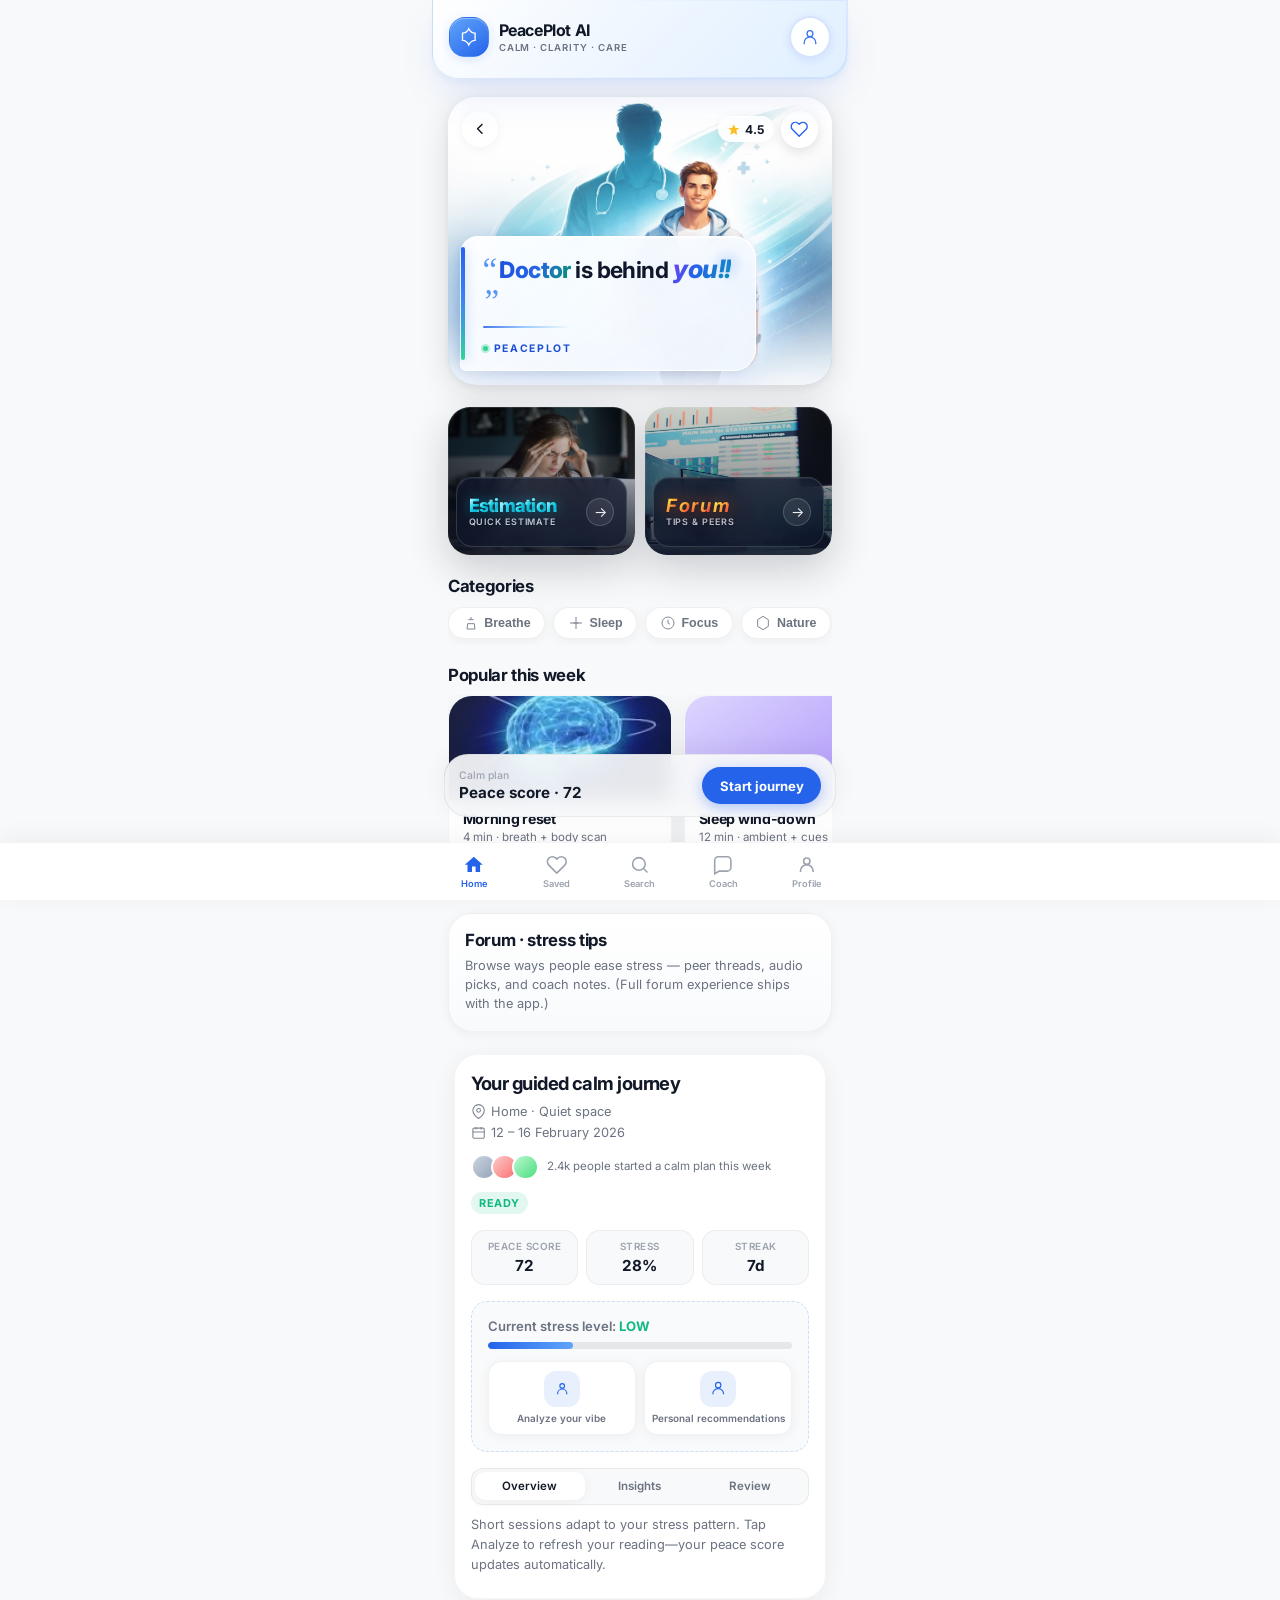
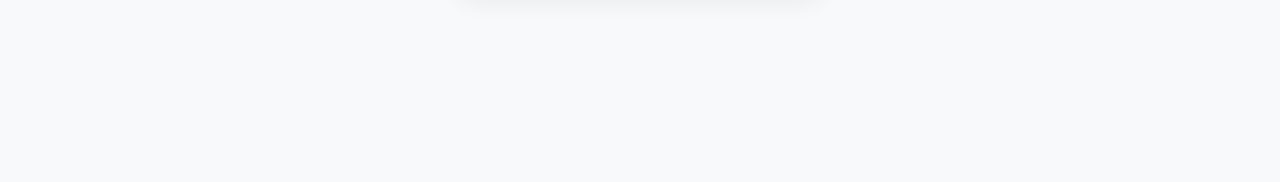
==== blue-white/index.html @ 56003961 "Initial commit: PeacePlot design (blue-white landing + auth, purple variant) Made-with: Cursor" ====
<!DOCTYPE html>
<html lang="en">
<head>
  <meta charset="UTF-8" />
  <meta name="viewport" content="width=device-width, initial-scale=1, viewport-fit=cover" />
  <meta name="color-scheme" content="light" />
  <meta name="theme-color" content="#F8F9FA" />
  <title>PeacePlot</title>
  <link rel="preconnect" href="https://fonts.googleapis.com" />
  <link rel="preconnect" href="https://fonts.gstatic.com" crossorigin />
  <link href="https://fonts.googleapis.com/css2?family=Inter:wght@400;500;600;700&display=swap" rel="stylesheet" />
  <style>
    :root {
      --bg: #f8f9fa;
      --surface: #ffffff;
      --ink: #111827;
      --muted: #6b7280;
      --muted2: #9ca3af;
      --primary: #2563eb;
      --primary-hover: #1d4ed8;
      --primary-soft: rgba(37, 99, 235, 0.1);
      --success: #10b981;
      --success-bg: rgba(16, 185, 129, 0.12);
      --star: #fbbf24;
      --shadow: 0 4px 24px rgba(17, 24, 39, 0.06);
      --shadow-sm: 0 2px 12px rgba(17, 24, 39, 0.05);
      --radius: 24px;
      --radius-lg: 28px;
      --nav-h: 5.25rem;
      --safe-bottom: env(safe-area-inset-bottom, 0px);
      font-family: Inter, system-ui, -apple-system, sans-serif;
    }

    *, *::before, *::after { box-sizing: border-box; }

    body {
      margin: 0;
      min-height: 100dvh;
      color: var(--ink);
      background: var(--bg);
      -webkit-font-smoothing: antialiased;
    }

    .shell {
      max-width: 26rem;
      margin: 0 auto;
      padding: 0.85rem 1rem calc(var(--nav-h) + var(--safe-bottom) + 1rem);
    }

    /* Site header (PeacePlot AI + profile menu) */
    .site-header {
      display: flex;
      align-items: center;
      justify-content: space-between;
      gap: 0.75rem;
      margin-bottom: 0;
    }

    .brand-lockup {
      display: flex;
      align-items: center;
      gap: 0.6rem;
      min-width: 0;
      text-decoration: none;
      color: inherit;
    }

    .brand-logo {
      width: 2.5rem;
      height: 2.5rem;
      flex-shrink: 0;
      border-radius: 16px;
      background: linear-gradient(145deg, #60a5fa 0%, var(--primary) 100%);
      border: 1px solid rgba(37, 99, 235, 0.22);
      display: flex;
      align-items: center;
      justify-content: center;
      box-shadow:
        0 2px 10px rgba(37, 99, 235, 0.18),
        inset 0 1px 0 rgba(255, 255, 255, 0.35);
    }

    .brand-logo svg {
      width: 1.35rem;
      height: 1.35rem;
      color: #fff;
    }

    .brand-text { min-width: 0; }

    .brand-text strong {
      display: block;
      font-size: 1rem;
      font-weight: 700;
      letter-spacing: -0.025em;
      line-height: 1.2;
      color: var(--ink);
    }

    .brand-text small {
      display: block;
      font-size: 0.6rem;
      font-weight: 600;
      text-transform: uppercase;
      letter-spacing: 0.1em;
      color: var(--muted);
      margin-top: 0.08rem;
    }

    .profile-wrap {
      position: relative;
      flex-shrink: 0;
    }

    .profile-trigger {
      width: 2.65rem;
      height: 2.65rem;
      padding: 0;
      border: 2px solid rgba(37, 99, 235, 0.2);
      border-radius: 50%;
      cursor: pointer;
      background: linear-gradient(180deg, #fff 0%, #f0f7ff 100%);
      overflow: hidden;
      box-shadow: 0 2px 10px rgba(37, 99, 235, 0.12);
    }

    .profile-trigger img {
      width: 100%;
      height: 100%;
      object-fit: cover;
      display: block;
    }

    .profile-trigger .avatar-fallback {
      width: 100%;
      height: 100%;
      display: flex;
      align-items: center;
      justify-content: center;
      color: var(--primary);
    }

    .profile-trigger .avatar-fallback svg {
      width: 52%;
      height: 52%;
      opacity: 0.92;
    }

    .profile-trigger .avatar-letter {
      font-size: 0.9rem;
      font-weight: 700;
      color: var(--primary);
    }

    .profile-trigger[aria-expanded="true"] {
      border-color: var(--primary);
      box-shadow: 0 0 0 3px rgba(37, 99, 235, 0.18);
    }

    .profile-dropdown {
      position: absolute;
      top: calc(100% + 0.45rem);
      right: 0;
      min-width: 13.75rem;
      padding: 0.45rem;
      border-radius: 18px;
      background: rgba(255, 255, 255, 0.97);
      backdrop-filter: blur(20px) saturate(140%);
      -webkit-backdrop-filter: blur(20px) saturate(140%);
      border: 1px solid rgba(37, 99, 235, 0.12);
      box-shadow:
        var(--shadow),
        0 16px 40px rgba(17, 24, 39, 0.1);
      opacity: 0;
      visibility: hidden;
      transform: translateY(-6px);
      transition: opacity 0.2s ease, transform 0.2s ease, visibility 0.2s;
      z-index: 111;
    }

    .profile-dropdown.open {
      opacity: 1;
      visibility: visible;
      transform: translateY(0);
    }

    .profile-dropdown__top {
      padding: 0.35rem 0.4rem 0.65rem;
      margin-bottom: 0.2rem;
      border-bottom: 1px solid #e5e7eb;
    }

    .profile-dropdown__signin {
      display: flex;
      align-items: center;
      justify-content: center;
      width: 100%;
      padding: 0.62rem 1rem;
      border: none;
      border-radius: 999px;
      background: var(--primary);
      color: #fff !important;
      font: inherit;
      font-size: 0.84rem;
      font-weight: 700;
      cursor: pointer;
      box-shadow: 0 4px 14px rgba(37, 99, 235, 0.3);
    }

    .profile-dropdown__signin:hover {
      background: var(--primary-hover);
      color: #fff !important;
    }

    .profile-dropdown__signin:focus-visible {
      outline: 2px solid var(--primary);
      outline-offset: 2px;
    }

    .profile-dropdown__top--name {
      border-bottom: 1px solid #e5e7eb;
      padding: 0.5rem 0.5rem 0.7rem;
      margin-bottom: 0.2rem;
    }

    .profile-dropdown__top--name strong {
      display: block;
      font-size: 0.95rem;
      font-weight: 700;
      color: var(--ink);
      letter-spacing: -0.02em;
      line-height: 1.25;
    }

    .profile-dropdown__signout {
      margin-top: 0.15rem;
      padding-top: 0.35rem;
      border-top: 1px solid #e5e7eb;
    }

    .profile-dropdown__signout button {
      color: var(--muted);
    }

    .profile-dropdown__watermark {
      margin: 0.35rem 0.25rem 0.15rem;
      padding: 0;
      font-size: 0.62rem;
      font-weight: 600;
      letter-spacing: 0.12em;
      text-transform: uppercase;
      color: var(--muted2);
      text-align: right;
    }

    .profile-dropdown button:not(.profile-dropdown__signin),
    .profile-dropdown a {
      display: flex;
      align-items: center;
      gap: 0.5rem;
      width: 100%;
      padding: 0.55rem 0.65rem;
      border: none;
      border-radius: 10px;
      background: transparent;
      color: var(--muted);
      font: inherit;
      font-size: 0.82rem;
      font-weight: 500;
      text-align: left;
      text-decoration: none;
      cursor: pointer;
    }

    .profile-dropdown button:not(.profile-dropdown__signin):hover,
    .profile-dropdown a:hover {
      background: var(--primary-soft);
      color: var(--ink);
    }

    .profile-dropdown__signout button:not(.profile-dropdown__signin):hover {
      color: #b91c1c;
      background: rgba(185, 28, 28, 0.06);
    }

    .profile-dropdown svg {
      width: 1.1rem;
      height: 1.1rem;
      flex-shrink: 0;
      opacity: 0.85;
    }

    .menu-backdrop {
      position: fixed;
      inset: 0;
      z-index: 100;
      background: transparent;
      display: none;
    }

    .menu-backdrop.on {
      display: block;
    }

    .icon-btn {
      width: 2.5rem;
      height: 2.5rem;
      border: none;
      border-radius: 50%;
      background: var(--surface);
      box-shadow: var(--shadow-sm);
      display: flex;
      align-items: center;
      justify-content: center;
      cursor: pointer;
      color: var(--ink);
      flex-shrink: 0;
    }

    .icon-btn svg { width: 1.25rem; height: 1.25rem; }

    /* Highlighted header strip */
    .header-slab {
      margin: -0.85rem -1rem 1.15rem;
      padding: 1rem 1rem 1.2rem;
      background: linear-gradient(135deg, #ffffff 0%, #f0f7ff 42%, #e0efff 100%);
      border-radius: 0 0 26px 26px;
      border: 1px solid rgba(37, 99, 235, 0.14);
      border-top: none;
      box-shadow:
        0 4px 6px rgba(37, 99, 235, 0.04),
        0 18px 40px -8px rgba(37, 99, 235, 0.14);
      position: relative;
      z-index: 110;
    }

    .header-slab::before {
      content: "";
      position: absolute;
      inset: 0;
      border-radius: inherit;
      padding: 1px;
      background: linear-gradient(135deg, rgba(255, 255, 255, 0.9), rgba(59, 130, 246, 0.15));
      -webkit-mask: linear-gradient(#fff 0 0) content-box, linear-gradient(#fff 0 0);
      mask: linear-gradient(#fff 0 0) content-box, linear-gradient(#fff 0 0);
      -webkit-mask-composite: xor;
      mask-composite: exclude;
      pointer-events: none;
      opacity: 0.85;
    }

    .header-slab .site-header {
      margin-bottom: 0;
      position: relative;
      z-index: 1;
    }

    .header-slab .brand-logo {
      box-shadow:
        0 2px 8px rgba(37, 99, 235, 0.2),
        0 0 0 3px rgba(255, 255, 255, 0.95),
        inset 0 1px 0 rgba(255, 255, 255, 0.35);
    }

    .header-slab .profile-trigger {
      background: rgba(255, 255, 255, 0.95);
      border-color: rgba(37, 99, 235, 0.18);
      box-shadow:
        0 2px 8px rgba(37, 99, 235, 0.12),
        0 0 0 1px rgba(255, 255, 255, 0.8) inset;
    }

    /* Hero reference image + motto */
    .hero-motto {
      position: relative;
      border-radius: var(--radius-lg);
      overflow: hidden;
      aspect-ratio: 4 / 3;
      margin: 0 0 1.35rem;
      box-shadow:
        0 8px 32px rgba(17, 24, 39, 0.12),
        0 2px 8px rgba(17, 24, 39, 0.06);
    }

    .hero-motto__bg {
      width: 100%;
      height: 100%;
      object-fit: cover;
      object-position: 48% 28%;
      display: block;
    }

    .hero-motto__gradient {
      position: absolute;
      inset: 0;
      background:
        linear-gradient(
          to top,
          rgba(248, 250, 252, 0.97) 0%,
          rgba(248, 250, 252, 0.55) 22%,
          rgba(255, 255, 255, 0.15) 48%,
          transparent 62%
        ),
        linear-gradient(
          135deg,
          rgba(255, 255, 255, 0.45) 0%,
          rgba(255, 255, 255, 0.06) 38%,
          transparent 55%
        );
      pointer-events: none;
    }

    .hero-motto__top {
      position: absolute;
      top: 0.85rem;
      left: 0.85rem;
      right: 0.85rem;
      display: flex;
      justify-content: space-between;
      align-items: flex-start;
      pointer-events: none;
      z-index: 2;
    }

    .hero-motto__top .pill-dark {
      pointer-events: auto;
    }

    .hero-motto__heart {
      width: 2.35rem;
      height: 2.35rem;
      border-radius: 50%;
      background: rgba(255, 255, 255, 0.92);
      border: none;
      display: flex;
      align-items: center;
      justify-content: center;
      cursor: pointer;
      box-shadow: 0 4px 14px rgba(0, 0, 0, 0.12);
      color: var(--primary);
      pointer-events: auto;
    }

    .hero-motto__heart svg {
      width: 1.15rem;
      height: 1.15rem;
    }

    .hero-motto__text-wrap {
      position: absolute;
      left: 0.75rem;
      right: auto;
      bottom: 0.85rem;
      top: auto;
      z-index: 2;
      max-width: min(18.5rem, 92%);
      display: flex;
      flex-direction: column;
      align-items: flex-start;
      justify-content: flex-end;
      text-align: left;
      pointer-events: none;
    }

    .hero-motto__glass {
      position: relative;
      display: inline-block;
      max-width: 100%;
      padding: 0.95rem 1.15rem 0.95rem 1.35rem;
      border-radius: 18px 22px 22px 6px;
      background: linear-gradient(145deg, rgba(255, 255, 255, 0.97) 0%, rgba(239, 246, 255, 0.92) 100%);
      backdrop-filter: blur(14px) saturate(160%);
      -webkit-backdrop-filter: blur(14px) saturate(160%);
      border: 1px solid rgba(255, 255, 255, 0.98);
      box-shadow:
        0 10px 36px rgba(37, 99, 235, 0.14),
        0 2px 12px rgba(15, 23, 42, 0.07),
        inset 0 1px 0 rgba(255, 255, 255, 0.9);
    }

    .hero-motto__glass::before {
      content: "";
      position: absolute;
      left: 0;
      top: 0.65rem;
      bottom: 0.65rem;
      width: 4px;
      border-radius: 4px;
      background: linear-gradient(180deg, #2563eb 0%, #3b82f6 45%, #34d399 100%);
      box-shadow: 0 0 12px rgba(37, 99, 235, 0.35);
    }

    .hero-motto__glass::after {
      content: "";
      position: absolute;
      right: 0.65rem;
      top: 0.65rem;
      width: 2.25rem;
      height: 2.25rem;
      border-radius: 50%;
      background: radial-gradient(circle, rgba(59, 130, 246, 0.18) 0%, transparent 70%);
      pointer-events: none;
    }

    .hero-motto__motto {
      margin: 0;
      font-size: clamp(1.08rem, 3.9vw, 1.42rem);
      font-weight: 700;
      line-height: 1.35;
      letter-spacing: -0.025em;
      color: #0f172a;
    }

    .hero-motto__motto .hero-motto__q {
      font-family: Georgia, "Times New Roman", serif;
      font-size: 1.45em;
      line-height: 0;
      font-weight: 400;
      color: #3b82f6;
      opacity: 0.85;
      vertical-align: -0.08em;
    }

    .hero-motto__motto .hero-motto__q--open {
      margin-right: 0.08em;
    }

    .hero-motto__motto .hero-motto__q--close {
      margin-left: 0.06em;
    }

    .hero-motto__motto strong {
      font-weight: 800;
      background: linear-gradient(120deg, #1d4ed8 0%, #2563eb 50%, #059669 100%);
      -webkit-background-clip: text;
      background-clip: text;
      -webkit-text-fill-color: transparent;
      color: transparent;
    }

    .hero-motto__you {
      font-weight: 800;
      font-style: italic;
      font-size: 1.12em;
      letter-spacing: -0.02em;
      background: linear-gradient(115deg, #7c3aed 0%, #2563eb 42%, #0891b2 100%);
      -webkit-background-clip: text;
      background-clip: text;
      -webkit-text-fill-color: transparent;
      color: transparent;
      text-shadow: none;
      padding: 0 0.02em;
    }

    .hero-motto__rule {
      height: 2px;
      margin: 0.55rem 0 0.45rem;
      max-width: 5.5rem;
      border-radius: 2px;
      background: linear-gradient(90deg, #2563eb, #93c5fd, transparent);
      opacity: 0.85;
    }

    .hero-motto__accent {
      display: inline-flex;
      align-items: center;
      gap: 0.35rem;
      margin-top: 0;
      font-size: 0.65rem;
      font-weight: 700;
      letter-spacing: 0.16em;
      text-transform: uppercase;
      color: #1d4ed8;
    }

    .hero-motto__accent::before {
      content: "";
      width: 0.35rem;
      height: 0.35rem;
      border-radius: 50%;
      background: #34d399;
      box-shadow: 0 0 0 2px rgba(52, 211, 153, 0.35);
    }

    .hero-motto__pills {
      display: flex;
      align-items: center;
      gap: 0.45rem;
    }

    /* Primary actions — identical chrome; only background photo differs */
    .hero-actions {
      display: grid;
      grid-template-columns: 1fr 1fr;
      gap: 0.65rem;
      align-items: stretch;
      margin: 0 0 1.35rem;
    }

    .hero-action {
      --tile-radius: 22px;
      --hero-fg: #fff;
      position: relative;
      display: flex;
      flex-direction: column;
      justify-content: flex-end;
      align-items: stretch;
      padding: 0.5rem;
      min-height: clamp(7.75rem, 30vw, 9.25rem);
      height: 100%;
      border: none;
      border-radius: var(--tile-radius);
      cursor: pointer;
      text-align: left;
      font: inherit;
      overflow: hidden;
      color: var(--hero-fg);
      background-size: cover;
      background-position: center center;
      background-repeat: no-repeat;
      box-shadow:
        0 14px 40px rgba(15, 23, 42, 0.2),
        0 0 0 1px rgba(255, 255, 255, 0.14) inset;
      transition: transform 0.2s ease, box-shadow 0.2s ease;
    }

    /* Same read legibility scrim on both tiles */
    .hero-action::before {
      content: "";
      position: absolute;
      inset: 0;
      border-radius: inherit;
      pointer-events: none;
      background: linear-gradient(
        to top,
        rgba(15, 23, 42, 0.88) 0%,
        rgba(15, 23, 42, 0.35) 52%,
        rgba(15, 23, 42, 0.12) 100%
      );
      z-index: 0;
    }

    .hero-action::after {
      content: "";
      position: absolute;
      inset: 0;
      border-radius: inherit;
      pointer-events: none;
      opacity: 0;
      transition: opacity 0.2s ease;
      background: radial-gradient(100% 70% at 50% 0%, rgba(255, 255, 255, 0.18) 0%, transparent 55%);
      z-index: 0;
    }

    .hero-action:hover {
      transform: translateY(-2px);
      box-shadow:
        0 20px 48px rgba(15, 23, 42, 0.26),
        0 0 0 1px rgba(255, 255, 255, 0.2) inset;
    }

    .hero-action:hover::after {
      opacity: 1;
    }

    .hero-action:active {
      transform: translateY(0) scale(0.99);
    }

    .hero-action:focus-visible {
      outline: 2px solid var(--primary);
      outline-offset: 3px;
    }

    /* Estimate stress — bundled hero art */
    .hero-action--stress {
      background-color: #1e293b;
      background-image: url("assets/hero-cta-stress.png");
      background-position: center 38%;
    }

    /* Forum & tips — analytics / data hub art */
    .hero-action--forum {
      background-color: #0f172a;
      background-image: url("assets/hero-cta-forum.png");
      background-position: center 42%;
    }

    .hero-action__glass {
      position: relative;
      z-index: 1;
      display: flex;
      flex-direction: row;
      align-items: center;
      justify-content: space-between;
      gap: 0.55rem;
      box-sizing: border-box;
      height: 4.35rem;
      min-height: 4.35rem;
      max-height: 4.35rem;
      padding: 0.56rem 0.72rem 0.58rem;
      border-radius: 16px;
      /* Neutral frosted panel — matches dark scrim on photos, not a separate “highlight” */
      background: rgba(15, 23, 42, 0.78);
      backdrop-filter: blur(12px) saturate(115%);
      -webkit-backdrop-filter: blur(12px) saturate(115%);
      border: 1px solid rgba(255, 255, 255, 0.14);
      box-shadow:
        0 4px 20px rgba(0, 0, 0, 0.18),
        inset 0 1px 0 rgba(255, 255, 255, 0.06);
    }

    .hero-action__titlestack {
      flex: 1;
      min-width: 0;
      display: flex;
      flex-direction: column;
      align-items: flex-start;
      justify-content: center;
      gap: 0.12rem;
      text-align: left;
      min-height: 0;
    }

    .hero-action__word {
      margin: 0;
      line-height: 1.05;
      white-space: nowrap;
    }

    .hero-action__letter {
      display: inline-block;
      font-size: 1.14rem;
      font-weight: 800;
      line-height: 1;
      -webkit-font-smoothing: antialiased;
      backface-visibility: hidden;
    }

    /* Water — Estimation: gradient sweep (linear = smooth loop) + separate float (eased) */
    .hero-action--stress .hero-action__letter {
      letter-spacing: -0.02em;
      margin-right: -0.02em;
      background-image: linear-gradient(
        125deg,
        #ecfeff 0%,
        #a5f3fc 12%,
        #22d3ee 28%,
        #06b6d4 42%,
        #67e8f9 58%,
        #22d3ee 72%,
        #cffafe 88%,
        #f0fdfa 100%
      );
      background-size: 280% 100%;
      background-clip: text;
      -webkit-background-clip: text;
      color: transparent;
      -webkit-text-fill-color: transparent;
      animation:
        hero-water-bg 5.2s linear infinite,
        hero-water-float 3.1s cubic-bezier(0.37, 0, 0.63, 1) infinite;
      filter: drop-shadow(0 0 6px rgba(34, 211, 238, 0.45)) drop-shadow(0 1px 2px rgba(0, 0, 0, 0.4));
    }

    @keyframes hero-water-bg {
      0%,
      100% {
        background-position: 0% 50%;
      }
      50% {
        background-position: 100% 50%;
      }
    }

    @keyframes hero-water-float {
      0%,
      100% {
        transform: translate3d(0, 0, 0);
      }
      50% {
        transform: translate3d(0, -1.5px, 0);
      }
    }

    .hero-action--stress .hero-action__letter:nth-child(1) { animation-delay: 0s; }
    .hero-action--stress .hero-action__letter:nth-child(2) { animation-delay: 0.06s; }
    .hero-action--stress .hero-action__letter:nth-child(3) { animation-delay: 0.12s; }
    .hero-action--stress .hero-action__letter:nth-child(4) { animation-delay: 0.18s; }
    .hero-action--stress .hero-action__letter:nth-child(5) { animation-delay: 0.24s; }
    .hero-action--stress .hero-action__letter:nth-child(6) { animation-delay: 0.3s; }
    .hero-action--stress .hero-action__letter:nth-child(7) { animation-delay: 0.36s; }
    .hero-action--stress .hero-action__letter:nth-child(8) { animation-delay: 0.42s; }
    .hero-action--stress .hero-action__letter:nth-child(9) { animation-delay: 0.48s; }
    .hero-action--stress .hero-action__letter:nth-child(10) { animation-delay: 0.54s; }

    /* Fire — Forum: separate sweep + float/scale so easing doesn’t fight the shimmer */
    .hero-action--forum .hero-action__letter {
      font-style: italic;
      font-weight: 700;
      letter-spacing: 0.06em;
      margin-right: 0.04em;
      background-image: linear-gradient(
        130deg,
        #fffbeb 0%,
        #fde047 14%,
        #fb923c 32%,
        #ef4444 48%,
        #f97316 62%,
        #fbbf24 78%,
        #fef3c7 100%
      );
      background-size: 260% 100%;
      background-clip: text;
      -webkit-background-clip: text;
      color: transparent;
      -webkit-text-fill-color: transparent;
      animation:
        hero-fire-bg 3.6s linear infinite,
        hero-fire-float 2.85s cubic-bezier(0.37, 0, 0.63, 1) infinite;
      filter:
        drop-shadow(0 0 8px rgba(251, 146, 60, 0.55))
        drop-shadow(0 0 14px rgba(239, 68, 68, 0.35))
        drop-shadow(0 1px 2px rgba(0, 0, 0, 0.45));
    }

    @keyframes hero-fire-bg {
      0%,
      100% {
        background-position: 0% 50%;
      }
      50% {
        background-position: 100% 50%;
      }
    }

    @keyframes hero-fire-float {
      0%,
      100% {
        transform: translate3d(0, 0, 0) scale(1);
      }
      50% {
        transform: translate3d(0, -1.5px, 0) scale(1.04);
      }
    }

    .hero-action--forum .hero-action__letter:nth-child(1) { animation-delay: 0s; }
    .hero-action--forum .hero-action__letter:nth-child(2) { animation-delay: 0.07s; }
    .hero-action--forum .hero-action__letter:nth-child(3) { animation-delay: 0.14s; }
    .hero-action--forum .hero-action__letter:nth-child(4) { animation-delay: 0.21s; }
    .hero-action--forum .hero-action__letter:nth-child(5) { animation-delay: 0.28s; }

    .hero-action__hint {
      margin: 0;
      font-size: 0.56rem;
      font-weight: 600;
      letter-spacing: 0.1em;
      text-transform: uppercase;
      line-height: 1.15;
      color: rgba(203, 213, 225, 0.92);
      text-shadow: 0 1px 2px rgba(0, 0, 0, 0.25);
      white-space: nowrap;
      overflow: hidden;
      text-overflow: ellipsis;
      width: 100%;
      max-width: 100%;
    }

    .hero-action__chev {
      flex-shrink: 0;
      display: flex;
      align-items: center;
      justify-content: center;
      width: 1.75rem;
      height: 1.75rem;
      border-radius: 50%;
      font-size: 0.88rem;
      line-height: 1;
      color: rgba(255, 255, 255, 0.92);
      background: rgba(255, 255, 255, 0.08);
      border: 1px solid rgba(255, 255, 255, 0.18);
      box-shadow: none;
    }

    @media (prefers-reduced-motion: reduce) {
      .hero-action,
      .hero-action::after {
        transition: none;
      }
      .hero-action:hover {
        transform: none;
      }
      .hero-action--stress .hero-action__letter,
      .hero-action--forum .hero-action__letter {
        animation: none;
        transform: none;
      }
      .hero-action--stress .hero-action__letter {
        background: none;
        color: #ecfeff;
        -webkit-text-fill-color: #ecfeff;
        filter: drop-shadow(0 1px 2px rgba(0, 0, 0, 0.4));
      }
      .hero-action--forum .hero-action__letter {
        background: none;
        color: #ffedd5;
        -webkit-text-fill-color: #ffedd5;
        filter: drop-shadow(0 1px 2px rgba(0, 0, 0, 0.4));
      }
    }

    /* Forum teaser (scroll target) */
    .forum-teaser {
      margin-bottom: 1.35rem;
      padding: 1rem 1rem 1.1rem;
      background: linear-gradient(180deg, #fff 0%, #f8fafc 100%);
      border-radius: var(--radius);
      border: 1px solid rgba(0, 0, 0, 0.05);
      box-shadow: var(--shadow-sm);
    }

    .forum-teaser .section-label {
      margin-bottom: 0.35rem;
    }

    .forum-teaser__lead {
      margin: 0.35rem 0 0;
      font-size: 0.8rem;
      line-height: 1.5;
      color: var(--muted);
    }

    #forum {
      scroll-margin-top: 0.75rem;
    }

    /* Chips */
    .section-label {
      margin: 0 0 0.65rem;
      font-size: 1.05rem;
      font-weight: 700;
      letter-spacing: -0.02em;
    }

    .chips {
      display: flex;
      gap: 0.5rem;
      overflow-x: auto;
      padding-bottom: 0.35rem;
      margin-bottom: 1.25rem;
      scrollbar-width: none;
    }

    .chips::-webkit-scrollbar { display: none; }

    .chip {
      flex: 0 0 auto;
      display: inline-flex;
      align-items: center;
      gap: 0.35rem;
      padding: 0.45rem 0.85rem;
      border-radius: 999px;
      background: var(--surface);
      border: 1px solid rgba(0, 0, 0, 0.06);
      font-size: 0.78rem;
      font-weight: 600;
      color: var(--muted);
      cursor: pointer;
      box-shadow: var(--shadow-sm);
    }

    .chip svg { width: 1rem; height: 1rem; opacity: 0.85; }

    /* Popular cards */
    .popular-scroll {
      display: flex;
      gap: 0.75rem;
      overflow-x: auto;
      padding-bottom: 0.5rem;
      margin-bottom: 1.5rem;
      scrollbar-width: none;
    }

    .popular-scroll::-webkit-scrollbar { display: none; }

    .pop-card {
      flex: 0 0 min(72%, 14rem);
      border-radius: var(--radius);
      background: var(--surface);
      overflow: hidden;
      box-shadow: var(--shadow);
      border: 1px solid rgba(0, 0, 0, 0.04);
    }

    .pop-card__img {
      height: 6.5rem;
      background: linear-gradient(145deg, #bfdbfe 0%, #93c5fd 40%, #60a5fa 100%);
      position: relative;
    }

    .pop-card__img img {
      width: 100%;
      height: 100%;
      object-fit: cover;
      opacity: 0.85;
    }

    .pop-card__body { padding: 0.65rem 0.85rem 0.85rem; }

    .pop-card__title {
      margin: 0;
      font-size: 0.88rem;
      font-weight: 700;
      letter-spacing: -0.02em;
    }

    .pop-card__sub {
      margin: 0.2rem 0 0;
      font-size: 0.72rem;
      color: var(--muted);
    }

    .pop-card__row {
      display: flex;
      align-items: center;
      justify-content: space-between;
      margin-top: 0.45rem;
    }

    .pop-card__stars {
      display: inline-flex;
      align-items: center;
      gap: 0.2rem;
      font-size: 0.72rem;
      font-weight: 600;
      color: var(--muted);
    }

    .pop-card__stars svg {
      width: 0.85rem;
      height: 0.85rem;
      color: var(--star);
      fill: var(--star);
    }

    .pop-card__tag {
      font-size: 0.75rem;
      font-weight: 700;
      color: var(--primary);
    }

    /* Hero detail */
    .hero-block { margin-bottom: 1rem; }

    .hero-visual {
      position: relative;
      border-radius: var(--radius-lg);
      overflow: hidden;
      aspect-ratio: 4 / 3;
      box-shadow: var(--shadow);
    }

    .hero-visual img {
      width: 100%;
      height: 100%;
      object-fit: cover;
      display: block;
    }

    .hero-visual__overlay {
      position: absolute;
      inset: 0;
      background: linear-gradient(to bottom, rgba(0, 0, 0, 0.15) 0%, transparent 45%);
      pointer-events: none;
    }

    .hero-visual__top {
      position: absolute;
      top: 0.75rem;
      left: 0.75rem;
      right: 0.75rem;
      display: flex;
      justify-content: space-between;
      align-items: flex-start;
      pointer-events: none;
    }

    .pill-dark {
      width: 2.25rem;
      height: 2.25rem;
      border-radius: 50%;
      background: rgba(255, 255, 255, 0.92);
      display: flex;
      align-items: center;
      justify-content: center;
      box-shadow: var(--shadow-sm);
      pointer-events: auto;
      border: none;
      cursor: pointer;
      color: var(--ink);
    }

    .pill-dark svg { width: 1.1rem; height: 1.1rem; }

    .rating-pill {
      display: inline-flex;
      align-items: center;
      gap: 0.25rem;
      padding: 0.35rem 0.6rem;
      border-radius: 999px;
      background: rgba(255, 255, 255, 0.95);
      font-size: 0.75rem;
      font-weight: 700;
      color: var(--ink);
      box-shadow: var(--shadow-sm);
    }

    .rating-pill svg {
      width: 0.85rem;
      height: 0.85rem;
      color: var(--star);
      fill: var(--star);
    }

    .overlap-card {
      position: relative;
      z-index: 2;
      margin: 0 0.35rem 0;
      padding: 1.1rem 1rem 1rem;
      background: var(--surface);
      border-radius: var(--radius);
      box-shadow: var(--shadow);
      border: 1px solid rgba(0, 0, 0, 0.04);
    }

    .overlap-card h2 {
      margin: 0;
      font-size: 1.15rem;
      font-weight: 700;
      letter-spacing: -0.03em;
      line-height: 1.25;
    }

    .meta-row {
      display: flex;
      align-items: center;
      gap: 0.35rem;
      margin-top: 0.55rem;
      font-size: 0.8rem;
      color: var(--muted);
    }

    .meta-row svg {
      width: 0.95rem;
      height: 0.95rem;
      flex-shrink: 0;
      opacity: 0.85;
    }

    .meta-row + .meta-row { margin-top: 0.35rem; }

    .social-row {
      display: flex;
      align-items: center;
      gap: 0.5rem;
      margin-top: 0.85rem;
    }

    .avatars {
      display: flex;
      padding-left: 0.35rem;
    }

    .avatars span {
      width: 1.65rem;
      height: 1.65rem;
      border-radius: 50%;
      border: 2px solid #fff;
      margin-left: -0.35rem;
      background: linear-gradient(135deg, #cbd5e1, #94a3b8);
    }

    .avatars span:nth-child(2) { background: linear-gradient(135deg, #fecaca, #f87171); }
    .avatars span:nth-child(3) { background: linear-gradient(135deg, #bbf7d0, #4ade80); }

    .social-row p {
      margin: 0;
      font-size: 0.72rem;
      color: var(--muted);
      line-height: 1.35;
    }

    .badge-row {
      display: flex;
      align-items: center;
      gap: 0.5rem;
      margin-top: 0.75rem;
      flex-wrap: wrap;
    }

    .badge-green {
      display: inline-block;
      padding: 0.25rem 0.55rem;
      border-radius: 999px;
      font-size: 0.68rem;
      font-weight: 700;
      text-transform: uppercase;
      letter-spacing: 0.04em;
      background: var(--success-bg);
      color: var(--success);
    }

    /* Stats */
    .stats-grid {
      display: grid;
      grid-template-columns: repeat(3, 1fr);
      gap: 0.5rem;
      margin-top: 1rem;
    }

    .stat-cell {
      background: var(--bg);
      border-radius: 14px;
      padding: 0.55rem 0.45rem;
      text-align: center;
      border: 1px solid rgba(0, 0, 0, 0.05);
    }

    .stat-cell__label {
      font-size: 0.62rem;
      font-weight: 600;
      color: var(--muted2);
      text-transform: uppercase;
      letter-spacing: 0.05em;
    }

    .stat-cell__val {
      margin-top: 0.25rem;
      font-size: 0.95rem;
      font-weight: 700;
      color: var(--ink);
    }

    /* Stress card */
    .stress-card {
      margin-top: 1rem;
      padding: 1rem;
      background: #f9fafb;
      border-radius: 16px;
      border: 1px dashed rgba(37, 99, 235, 0.2);
    }

    .stress-card p {
      margin: 0 0 0.55rem;
      font-size: 0.82rem;
      font-weight: 600;
      color: var(--muted);
    }

    .stress-label { font-weight: 700; }

    .stress-label.lvl-low { color: var(--success); }
    .stress-label.lvl-med { color: #d97706; }
    .stress-label.lvl-high { color: #dc2626; }

    .bar-bg {
      height: 0.4rem;
      border-radius: 999px;
      background: #e5e7eb;
      overflow: hidden;
    }

    .bar-fill {
      height: 100%;
      width: 0%;
      border-radius: inherit;
      background: linear-gradient(90deg, var(--primary), #60a5fa);
      transition: width 0.75s cubic-bezier(0.22, 1, 0.36, 1);
    }

    @media (prefers-reduced-motion: reduce) {
      .bar-fill { transition: none; }
      .profile-dropdown { transition: none; }
    }

    .feature-row {
      display: grid;
      grid-template-columns: 1fr 1fr;
      gap: 0.5rem;
      margin-top: 0.75rem;
    }

    .feature-btn {
      display: flex;
      flex-direction: column;
      align-items: center;
      gap: 0.35rem;
      padding: 0.55rem 0.35rem;
      border: none;
      border-radius: 14px;
      background: var(--surface);
      cursor: pointer;
      font: inherit;
      color: var(--ink);
      box-shadow: var(--shadow-sm);
      border: 1px solid rgba(0, 0, 0, 0.05);
    }

    .feature-btn:active { transform: scale(0.98); }

    .feature-btn .ico {
      width: 2.25rem;
      height: 2.25rem;
      border-radius: 12px;
      background: var(--primary-soft);
      display: flex;
      align-items: center;
      justify-content: center;
      color: var(--primary);
    }

    .feature-btn .ico svg { width: 1.15rem; height: 1.15rem; }

    .feature-btn .cap {
      font-size: 0.62rem;
      font-weight: 600;
      color: var(--muted);
      text-align: center;
      line-height: 1.3;
    }

    /* Segmented tabs */
    .segmented {
      display: flex;
      margin: 1rem 0 0.65rem;
      padding: 0.2rem;
      background: var(--bg);
      border-radius: 12px;
      border: 1px solid rgba(0, 0, 0, 0.06);
    }

    .segmented button {
      flex: 1;
      border: none;
      padding: 0.45rem 0.35rem;
      border-radius: 10px;
      font-size: 0.72rem;
      font-weight: 600;
      color: var(--muted);
      background: transparent;
      cursor: pointer;
      font-family: inherit;
    }

    .segmented button[aria-selected="true"] {
      background: var(--surface);
      color: var(--ink);
      box-shadow: var(--shadow-sm);
    }

    .tab-panel {
      display: none;
      font-size: 0.8rem;
      line-height: 1.55;
      color: var(--muted);
    }

    .tab-panel[aria-hidden="false"] { display: block; }

    .tab-panel p { margin: 0 0 0.5rem; }

    /* Sticky CTA */
    .cta-sticky {
      position: sticky;
      bottom: calc(var(--nav-h) + var(--safe-bottom) - 1px);
      z-index: 15;
      display: flex;
      align-items: center;
      justify-content: space-between;
      gap: 0.75rem;
      margin: 1.25rem -0.25rem 0;
      padding: 0.75rem 0.85rem;
      background: rgba(248, 249, 250, 0.92);
      backdrop-filter: blur(10px);
      -webkit-backdrop-filter: blur(10px);
      border-radius: var(--radius);
      border: 1px solid rgba(0, 0, 0, 0.06);
      box-shadow: 0 -4px 24px rgba(17, 24, 39, 0.06);
    }

    .cta-sticky__left small {
      display: block;
      font-size: 0.65rem;
      color: var(--muted2);
      font-weight: 500;
    }

    .cta-sticky__left strong {
      font-size: 0.95rem;
      font-weight: 700;
      color: var(--ink);
    }

    .btn-primary {
      flex-shrink: 0;
      padding: 0.65rem 1.1rem;
      border: none;
      border-radius: 999px;
      background: var(--primary);
      color: #fff;
      font-size: 0.82rem;
      font-weight: 700;
      cursor: pointer;
      font-family: inherit;
      box-shadow: 0 4px 14px rgba(37, 99, 235, 0.35);
    }

    .btn-primary:hover { background: var(--primary-hover); }

    .btn-primary:focus-visible {
      outline: 2px solid var(--primary);
      outline-offset: 2px;
    }

    /* Bottom nav */
    .tabbar {
      position: fixed;
      left: 0;
      right: 0;
      bottom: 0;
      z-index: 40;
      background: var(--surface);
      border-top: 1px solid #f3f4f6;
      padding: 0.35rem 0.25rem calc(0.35rem + var(--safe-bottom));
      box-shadow: 0 -4px 24px rgba(17, 24, 39, 0.05);
    }

    .tabbar-inner {
      max-width: 26rem;
      margin: 0 auto;
      display: grid;
      grid-template-columns: repeat(5, 1fr);
      align-items: end;
      justify-items: center;
    }

    .tabbar a {
      display: flex;
      flex-direction: column;
      align-items: center;
      gap: 0.15rem;
      padding: 0.35rem 0.25rem;
      text-decoration: none;
      color: var(--muted2);
      font-size: 0.58rem;
      font-weight: 600;
      width: 100%;
      text-align: center;
    }

    .tabbar a svg {
      width: 1.35rem;
      height: 1.35rem;
    }

    .tabbar a[aria-current="page"] {
      color: var(--primary);
    }

    #nav-home svg.ico-home-fill,
    #nav-home svg.ico-home-line { display: none; }

    #nav-home[aria-current="page"] svg.ico-home-fill { display: block; }
    #nav-home:not([aria-current="page"]) svg.ico-home-line { display: block; }

    .toast {
      position: fixed;
      left: 50%;
      bottom: calc(var(--nav-h) + var(--safe-bottom) + 0.35rem);
      transform: translateX(-50%) translateY(150%);
      z-index: 125;
      padding: 0.6rem 1rem;
      border-radius: 999px;
      font-size: 0.78rem;
      font-weight: 500;
      color: var(--ink);
      background: var(--surface);
      border: 1px solid #e5e7eb;
      box-shadow: var(--shadow);
      opacity: 0;
      pointer-events: none;
      transition: transform 0.35s ease, opacity 0.35s ease;
      max-width: min(92vw, 20rem);
      text-align: center;
    }

    .toast.visible {
      transform: translateX(-50%) translateY(0);
      opacity: 1;
    }
  </style>
</head>
<body>
  <div class="menu-backdrop" id="menu-backdrop" aria-hidden="true"></div>
  <div class="shell">
    <div class="header-slab">
      <header class="site-header">
        <a href="#" class="brand-lockup" id="brand-home">
          <div class="brand-logo" aria-hidden="true">
            <svg viewBox="0 0 24 24" fill="none" stroke="currentColor" stroke-width="1.5" stroke-linecap="round">
              <path d="M12 3c-1.5 3-4 5-7 5v8c3 0 5.5 2 7 5 1.5-3 4-5 7-5V8c-3 0-5.5-2-7-5z" />
            </svg>
          </div>
          <div class="brand-text">
            <strong>PeacePlot AI</strong>
            <small>Calm · clarity · care</small>
          </div>
        </a>

        <div class="profile-wrap">
          <button type="button" class="profile-trigger" id="profile-btn" aria-expanded="false" aria-haspopup="true" aria-controls="profile-menu" title="Account menu">
            <span id="profile-avatar-wrap" class="avatar-fallback" aria-hidden="true">
              <svg viewBox="0 0 24 24" fill="none" stroke="currentColor" stroke-width="1.5"><circle cx="12" cy="8" r="3.5" /><path d="M5 20v-1a7 7 0 0 1 14 0v1" stroke-linecap="round" /></svg>
            </span>
            <img id="profile-photo" alt="" width="80" height="80" hidden decoding="async" />
          </button>
          <div class="profile-dropdown" id="profile-menu" role="menu" aria-label="Account">
            <div class="profile-dropdown__top" id="profile-block-guest">
              <button type="button" role="menuitem" class="profile-dropdown__signin" id="menu-sign-in">Sign in</button>
            </div>
            <div class="profile-dropdown__top profile-dropdown__top--name" id="profile-block-signed" hidden>
              <strong id="profile-display-name">Alex Morgan</strong>
            </div>
            <button type="button" role="menuitem" id="menu-account">
              <svg viewBox="0 0 24 24" fill="none" stroke="currentColor" stroke-width="1.75"><circle cx="12" cy="8" r="3.5" /><path d="M5 20v-1a7 7 0 0 1 14 0v1" /></svg>
              Account &amp; security
            </button>
            <button type="button" role="menuitem" id="menu-notify">
              <svg viewBox="0 0 24 24" fill="none" stroke="currentColor" stroke-width="1.75"><path d="M18 8A6 6 0 0 0 6 8c0 7-3 9-3 9h18s-3-2-3-9" /><path d="M13.73 21a2 2 0 0 1-3.46 0" /></svg>
              Notifications
            </button>
            <button type="button" role="menuitem" id="menu-help">
              <svg viewBox="0 0 24 24" fill="none" stroke="currentColor" stroke-width="1.75"><circle cx="12" cy="12" r="10" /><path d="M9 9a3 3 0 1 1 5 2c0 2-3 2-3 4M12 17h.01" /></svg>
              Help &amp; support
            </button>
            <button type="button" role="menuitem" id="menu-about">
              <svg viewBox="0 0 24 24" fill="none" stroke="currentColor" stroke-width="1.75"><path d="M12 22s8-4 8-10V5l-8-3-8 3v7c0 6 8 10 8 10z" /></svg>
              About PeacePlot
            </button>
            <div class="profile-dropdown__signout" id="profile-signout-row" hidden>
              <button type="button" role="menuitem" id="menu-sign-out">
                <svg viewBox="0 0 24 24" fill="none" stroke="currentColor" stroke-width="1.75"><path d="M9 21H5a2 2 0 0 1-2-2V5a2 2 0 0 1 2-2h4M16 17l5-5-5-5M21 12H9" stroke-linecap="round" stroke-linejoin="round" /></svg>
                Sign out
              </button>
            </div>
            <p class="profile-dropdown__watermark" aria-hidden="true">PeacePlot</p>
          </div>
        </div>
      </header>
    </div>

    <section class="hero-motto" aria-labelledby="motto-text">
      <img
        class="hero-motto__bg"
        src="assets/hero-motto-bg.png"
        width="1200"
        height="900"
        alt="Illustration of a healthy lifestyle with supportive care in the background"
        decoding="async"
      />
      <div class="hero-motto__gradient" aria-hidden="true"></div>
      <div class="hero-motto__top">
        <button type="button" class="pill-dark" id="btn-hero-back" aria-label="Back">
          <svg viewBox="0 0 24 24" fill="none" stroke="currentColor" stroke-width="2"><path d="M15 18l-6-6 6-6" stroke-linecap="round" stroke-linejoin="round" /></svg>
        </button>
        <div class="hero-motto__pills">
          <div class="rating-pill" aria-label="Rating 4.5 out of 5">
            <svg viewBox="0 0 24 24" aria-hidden="true"><path d="M12 2l3 7h7l-5.5 4L18 21l-6-4-6 4 1.5-8L2 9h7z" /></svg>
            4.5
          </div>
          <button type="button" class="hero-motto__heart" id="btn-hero-heart" aria-label="Save to favorites">
            <svg viewBox="0 0 24 24" fill="none" stroke="currentColor" stroke-width="1.75" stroke-linecap="round" stroke-linejoin="round"><path d="M20.84 4.61a5.5 5.5 0 0 0-7.78 0L12 5.67l-1.06-1.06a5.5 5.5 0 0 0-7.78 7.78l1.06 1.06L12 21.23l7.78-7.78 1.06-1.06a5.5 5.5 0 0 0 0-7.78z" /></svg>
          </button>
        </div>
      </div>
      <div class="hero-motto__text-wrap">
        <div class="hero-motto__glass">
          <p id="motto-text" class="hero-motto__motto">
            <span class="hero-motto__q hero-motto__q--open" aria-hidden="true">“</span><strong>Doctor</strong> is behind <span class="hero-motto__you">you!! </span><span class="hero-motto__q hero-motto__q--close" aria-hidden="true">”</span>
          </p>
          <div class="hero-motto__rule" aria-hidden="true"></div>
          <span class="hero-motto__accent">PeacePlot</span>
        </div>
      </div>
    </section>

    <section class="hero-actions" aria-label="Primary actions">
      <button type="button" class="hero-action hero-action--stress" id="btn-hero-estimate" aria-label="Estimation — quick estimate">
        <span class="hero-action__glass">
          <span class="hero-action__titlestack">
            <span class="hero-action__word" aria-hidden="true">
              <span class="hero-action__letter">E</span><span class="hero-action__letter">s</span><span class="hero-action__letter">t</span><span class="hero-action__letter">i</span><span class="hero-action__letter">m</span><span class="hero-action__letter">a</span><span class="hero-action__letter">t</span><span class="hero-action__letter">i</span><span class="hero-action__letter">o</span><span class="hero-action__letter">n</span>
            </span>
            <span class="hero-action__hint">Quick estimate</span>
          </span>
          <span class="hero-action__chev" aria-hidden="true">→</span>
        </span>
      </button>
      <button type="button" class="hero-action hero-action--forum" id="btn-hero-forum" aria-label="Forum — tips and peers">
        <span class="hero-action__glass">
          <span class="hero-action__titlestack">
            <span class="hero-action__word" aria-hidden="true">
              <span class="hero-action__letter">F</span><span class="hero-action__letter">o</span><span class="hero-action__letter">r</span><span class="hero-action__letter">u</span><span class="hero-action__letter">m</span>
            </span>
            <span class="hero-action__hint">Tips &amp; peers</span>
          </span>
          <span class="hero-action__chev" aria-hidden="true">→</span>
        </span>
      </button>
    </section>

    <p class="section-label">Categories</p>
    <div class="chips" role="list">
      <button type="button" class="chip" data-chip>
        <svg viewBox="0 0 24 24" fill="none" stroke="currentColor" stroke-width="1.5"><path d="M12 3v4M8 7h8M6 21h12l-1-8H7l-1 8z" /></svg>
        Breathe
      </button>
      <button type="button" class="chip" data-chip>
        <svg viewBox="0 0 24 24" fill="none" stroke="currentColor" stroke-width="1.5"><path d="M12 3v18M8 12h8M3 12h18" /></svg>
        Sleep
      </button>
      <button type="button" class="chip" data-chip>
        <svg viewBox="0 0 24 24" fill="none" stroke="currentColor" stroke-width="1.5"><circle cx="12" cy="12" r="9" /><path d="M12 7v5l3 2" /></svg>
        Focus
      </button>
      <button type="button" class="chip" data-chip>
        <svg viewBox="0 0 24 24" fill="none" stroke="currentColor" stroke-width="1.5"><path d="M12 2L4 7v10l8 5 8-5V7l-8-5z" /></svg>
        Nature
      </button>
    </div>

    <p class="section-label">Popular this week</p>
    <div class="popular-scroll">
      <article class="pop-card">
        <div class="pop-card__img">
          <img src="brain-hero.png" alt="" />
        </div>
        <div class="pop-card__body">
          <h3 class="pop-card__title">Morning reset</h3>
          <p class="pop-card__sub">4 min · breath + body scan</p>
          <div class="pop-card__row">
            <span class="pop-card__stars">
              <svg viewBox="0 0 24 24"><path d="M12 2l3 7h7l-5.5 4L18 21l-6-4-6 4 1.5-8L2 9h7z" /></svg>
              4.8
            </span>
            <span class="pop-card__tag">Free</span>
          </div>
        </div>
      </article>
      <article class="pop-card">
        <div class="pop-card__img" style="background:linear-gradient(145deg,#ddd6fe,#a78bfa)"></div>
        <div class="pop-card__body">
          <h3 class="pop-card__title">Sleep wind-down</h3>
          <p class="pop-card__sub">12 min · ambient + cues</p>
          <div class="pop-card__row">
            <span class="pop-card__stars">
              <svg viewBox="0 0 24 24"><path d="M12 2l3 7h7l-5.5 4L18 21l-6-4-6 4 1.5-8L2 9h7z" /></svg>
              4.9
            </span>
            <span class="pop-card__tag">Pro</span>
          </div>
        </div>
      </article>
    </div>

    <section class="forum-teaser" id="forum" aria-labelledby="forum-heading">
      <h2 id="forum-heading" class="section-label">Forum · stress tips</h2>
      <p class="forum-teaser__lead">
        Browse ways people ease stress — peer threads, audio picks, and coach notes. (Full forum experience ships with the app.)
      </p>
    </section>

    <section class="hero-block" aria-labelledby="journey-title">
      <div class="overlap-card">
        <h2 id="journey-title">Your guided calm journey</h2>
        <div class="meta-row">
          <svg viewBox="0 0 24 24" fill="none" stroke="currentColor" stroke-width="1.75"><path d="M21 10c0 7-9 13-9 13s-9-6-9-13a9 9 0 0 1 18 0z" /><circle cx="12" cy="10" r="3" /></svg>
          <span>Home · Quiet space</span>
        </div>
        <div class="meta-row">
          <svg viewBox="0 0 24 24" fill="none" stroke="currentColor" stroke-width="1.75"><rect x="3" y="5" width="18" height="16" rx="2" /><path d="M16 3v4M8 3v4M3 11h18" /></svg>
          <span>12 – 16 February 2026</span>
        </div>
        <div class="social-row">
          <div class="avatars" aria-hidden="true">
            <span></span><span></span><span></span>
          </div>
          <p>2.4k people started a calm plan this week</p>
        </div>
        <div class="badge-row">
          <span class="badge-green">Ready</span>
        </div>

        <div class="stats-grid">
          <div class="stat-cell">
            <div class="stat-cell__label">Peace score</div>
            <div class="stat-cell__val" id="stat-peace">72</div>
          </div>
          <div class="stat-cell">
            <div class="stat-cell__label">Stress</div>
            <div class="stat-cell__val" id="stat-stress-pct">28%</div>
          </div>
          <div class="stat-cell">
            <div class="stat-cell__label">Streak</div>
            <div class="stat-cell__val">7d</div>
          </div>
        </div>

        <div class="stress-card">
          <p>Current stress level: <span id="stressLabel" class="stress-label lvl-low">LOW</span></p>
          <div class="bar-bg" role="progressbar" aria-valuemin="0" aria-valuemax="100" aria-valuenow="0" id="stress-bar">
            <div class="bar-fill" id="stress-fill"></div>
          </div>
          <div class="feature-row">
            <button type="button" class="feature-btn" id="btn-estimate">
              <span class="ico" aria-hidden="true">
                <svg viewBox="0 0 24 24" fill="none" stroke="currentColor" stroke-width="1.5"><circle cx="12" cy="9" r="3" /><path d="M6 20v-1a6 6 0 0 1 12 0v1" /></svg>
              </span>
              <span class="cap">Analyze your vibe</span>
            </button>
            <button type="button" class="feature-btn" id="btn-data">
              <span class="ico" aria-hidden="true">
                <svg viewBox="0 0 24 24" fill="none" stroke="currentColor" stroke-width="1.5"><circle cx="12" cy="8" r="3.5" /><path d="M5 20v-0.5a7 7 0 0 1 14 0V20" /></svg>
              </span>
              <span class="cap">Personal recommendations</span>
            </button>
          </div>
        </div>

        <div class="segmented" role="tablist" aria-label="Journey sections">
          <button type="button" role="tab" id="tab-a" aria-selected="true" aria-controls="panel-a">Overview</button>
          <button type="button" role="tab" id="tab-b" aria-selected="false" aria-controls="panel-b">Insights</button>
          <button type="button" role="tab" id="tab-c" aria-selected="false" aria-controls="panel-c">Review</button>
        </div>
        <div id="panel-a" class="tab-panel" role="tabpanel" aria-labelledby="tab-a" aria-hidden="false">
          <p>Short sessions adapt to your stress pattern. Tap Analyze to refresh your reading—your peace score updates automatically.</p>
        </div>
        <div id="panel-b" class="tab-panel" role="tabpanel" aria-labelledby="tab-b" aria-hidden="true">
          <p>Trends show when you recover fastest. Recommendations prioritize techniques that worked for you before.</p>
        </div>
        <div id="panel-c" class="tab-panel" role="tabpanel" aria-labelledby="tab-c" aria-hidden="true">
          <p>Community reviews highlight favorite soundscapes and coaches. Your feedback shapes the next release.</p>
        </div>
      </div>
    </section>

    <div class="cta-sticky">
      <div class="cta-sticky__left">
        <small>Calm plan</small>
        <strong id="sticky-summary">Peace score · 72</strong>
      </div>
      <button type="button" class="btn-primary" id="btn-journey">Start journey</button>
    </div>
  </div>

  <nav class="tabbar" aria-label="Main">
    <div class="tabbar-inner">
      <a href="#" aria-current="page" id="nav-home">
        <svg class="ico-home-fill" viewBox="0 0 24 24" aria-hidden="true"><path fill="currentColor" d="M10 20v-6h4v6h5v-8h3L12 3 2 12h3v8z" /></svg>
        <svg class="ico-home-line" viewBox="0 0 24 24" fill="none" stroke="currentColor" stroke-width="1.75" aria-hidden="true">
          <path d="M4 10.5L12 4l8 6.5V19a1 1 0 0 1-1 1h-5v-6H10v6H5a1 1 0 0 1-1-1v-8.5z" stroke-linejoin="round" />
        </svg>
        Home
      </a>
      <a href="#" id="nav-favorites">
        <svg viewBox="0 0 24 24" fill="none" stroke="currentColor" stroke-width="1.75" stroke-linecap="round" stroke-linejoin="round"><path d="M20.84 4.61a5.5 5.5 0 0 0-7.78 0L12 5.67l-1.06-1.06a5.5 5.5 0 0 0-7.78 7.78l1.06 1.06L12 21.23l7.78-7.78 1.06-1.06a5.5 5.5 0 0 0 0-7.78z" /></svg>
        Saved
      </a>
      <a href="search.html" id="nav-search" aria-label="Search">
        <svg viewBox="0 0 24 24" fill="none" stroke="currentColor" stroke-width="1.75" stroke-linecap="round" aria-hidden="true">
          <circle cx="11" cy="11" r="7" />
          <path d="M20 20l-3-3" />
        </svg>
        Search
      </a>
      <a href="#" id="nav-messages">
        <svg viewBox="0 0 24 24" fill="none" stroke="currentColor" stroke-width="1.75" stroke-linecap="round"><path d="M21 15a4 4 0 0 1-4 4H8l-5 3V7a4 4 0 0 1 4-4h10a4 4 0 0 1 4 4z" /></svg>
        Coach
      </a>
      <a href="#" id="nav-profile">
        <svg viewBox="0 0 24 24" fill="none" stroke="currentColor" stroke-width="1.75" aria-hidden="true">
          <circle cx="12" cy="8" r="3.5" />
          <path d="M5 20v-1a7 7 0 0 1 14 0v1" />
        </svg>
        Profile
      </a>
    </div>
  </nav>

  <div class="toast" id="toast" role="status" aria-live="polite"></div>

  <script>
    (function () {
      var STORAGE_KEY = "peaceplot_stress_v1";
      var USER_KEY = "peaceplot_user_v1";

      function loadUser() {
        try {
          var r = localStorage.getItem(USER_KEY);
          return r ? JSON.parse(r) : { signedIn: false, name: "" };
        } catch (e) {
          return { signedIn: false, name: "" };
        }
      }

      function saveUser(u) {
        try {
          localStorage.setItem(USER_KEY, JSON.stringify(u));
        } catch (e) {}
      }

      function loadState() {
        try {
          var raw = localStorage.getItem(STORAGE_KEY);
          if (!raw) return null;
          return JSON.parse(raw);
        } catch (e) {
          return null;
        }
      }

      function saveState(level, at) {
        try {
          localStorage.setItem(STORAGE_KEY, JSON.stringify({ level: level, at: at }));
        } catch (e) {}
      }

      function clamp(n, min, max) {
        return Math.min(max, Math.max(min, n));
      }

      function labelFor(level) {
        if (level <= 38) return { text: "LOW", cls: "lvl-low" };
        if (level <= 68) return { text: "MEDIUM", cls: "lvl-med" };
        return { text: "HIGH", cls: "lvl-high" };
      }

      function peaceFromStress(level) {
        return clamp(100 - level, 0, 100);
      }

      var elLabel = document.getElementById("stressLabel");
      var elFill = document.getElementById("stress-fill");
      var elBar = document.getElementById("stress-bar");
      var elPeace = document.getElementById("stat-peace");
      var elStressPct = document.getElementById("stat-stress-pct");
      var elSticky = document.getElementById("sticky-summary");
      var toast = document.getElementById("toast");
      var toastTimer;

      function showToast(msg) {
        toast.textContent = msg;
        toast.classList.add("visible");
        clearTimeout(toastTimer);
        toastTimer = setTimeout(function () {
          toast.classList.remove("visible");
        }, 2600);
      }

      function setStress(level, at) {
        level = clamp(Math.round(level), 0, 100);
        var L = labelFor(level);
        elLabel.textContent = L.text;
        elLabel.className = "stress-label " + L.cls;
        elFill.style.width = level + "%";
        elBar.setAttribute("aria-valuenow", String(level));
        var p = peaceFromStress(level);
        elPeace.textContent = String(p);
        elStressPct.textContent = level + "%";
        elSticky.textContent = "Peace score · " + p;
        saveState(level, at || new Date().toISOString());
      }

      var saved = loadState();
      if (saved && typeof saved.level === "number") {
        setStress(saved.level, saved.at);
      } else {
        setStress(28, new Date().toISOString());
      }

      document.getElementById("btn-estimate").addEventListener("click", function () {
        var simulated = 18 + Math.floor(Math.random() * 72);
        setStress(simulated, new Date().toISOString());
        showToast("Vibe check saved.");
      });

      document.getElementById("btn-data").addEventListener("click", function () {
        showToast("Recommendations will appear here.");
      });

      document.getElementById("btn-journey").addEventListener("click", function () {
        showToast("Your journey begins soon.");
      });

      var profileBtn = document.getElementById("profile-btn");
      var profileMenu = document.getElementById("profile-menu");
      var menuBackdrop = document.getElementById("menu-backdrop");
      var photo = document.getElementById("profile-photo");
      var fallback = document.getElementById("profile-avatar-wrap");
      var user = loadUser();

      function closeMenu() {
        profileMenu.classList.remove("open");
        menuBackdrop.classList.remove("on");
        profileBtn.setAttribute("aria-expanded", "false");
      }

      function openMenu() {
        profileMenu.classList.add("open");
        menuBackdrop.classList.add("on");
        profileBtn.setAttribute("aria-expanded", "true");
      }

      function toggleMenu() {
        if (profileMenu.classList.contains("open")) closeMenu();
        else openMenu();
      }

      profileBtn.addEventListener("click", function (e) {
        e.stopPropagation();
        toggleMenu();
      });

      menuBackdrop.addEventListener("click", closeMenu);

      document.addEventListener("keydown", function (e) {
        if (e.key === "Escape") closeMenu();
      });

      var guestAvatarSvg =
        '<svg viewBox="0 0 24 24" fill="none" stroke="currentColor" stroke-width="1.5" aria-hidden="true"><circle cx="12" cy="8" r="3.5" /><path d="M5 20v-1a7 7 0 0 1 14 0v1" stroke-linecap="round" /></svg>';

      function applyUser(u) {
        var guestBlock = document.getElementById("profile-block-guest");
        var signedBlock = document.getElementById("profile-block-signed");
        var nameEl = document.getElementById("profile-display-name");
        var signoutRow = document.getElementById("profile-signout-row");
        if (u.signedIn && u.name) {
          guestBlock.hidden = true;
          signedBlock.hidden = false;
          signoutRow.hidden = false;
          nameEl.textContent = u.name;
          photo.hidden = false;
          fallback.hidden = true;
          photo.alt = "Profile photo";
          photo.src =
            "https://ui-avatars.com/api/?name=" +
            encodeURIComponent(u.name || "User") +
            "&size=128&background=2563eb&color=f8fafc&bold=true";
          photo.onerror = function () {
            photo.hidden = true;
            fallback.hidden = false;
            var ch = (u.name || "U").trim().charAt(0).toUpperCase() || "U";
            fallback.innerHTML = '<span class="avatar-letter">' + ch + "</span>";
          };
        } else {
          guestBlock.hidden = false;
          signedBlock.hidden = true;
          signoutRow.hidden = true;
          photo.hidden = true;
          photo.removeAttribute("src");
          photo.onerror = null;
          fallback.hidden = false;
          fallback.innerHTML = guestAvatarSvg;
        }
      }

      applyUser(user);

      document.getElementById("menu-sign-in").addEventListener("click", function () {
        closeMenu();
        window.location.href = "sign-in.html";
      });

      document.getElementById("menu-sign-out").addEventListener("click", function () {
        user = { signedIn: false, name: "" };
        saveUser(user);
        applyUser(user);
        showToast("Signed out.");
        closeMenu();
      });

      document.getElementById("menu-account").addEventListener("click", function () {
        user = loadUser();
        showToast(user.signedIn ? "Account settings soon." : "Sign in first.");
        closeMenu();
      });

      document.getElementById("menu-notify").addEventListener("click", function () {
        showToast("Notification prefs soon.");
        closeMenu();
      });

      document.getElementById("menu-help").addEventListener("click", function () {
        showToast("Help center soon.");
        closeMenu();
      });

      document.getElementById("menu-about").addEventListener("click", function () {
        showToast("PeacePlot AI — calm companion.");
        closeMenu();
      });

      document.getElementById("brand-home").addEventListener("click", function (e) {
        e.preventDefault();
        window.scrollTo({ top: 0, behavior: "smooth" });
      });

      document.getElementById("btn-hero-back").addEventListener("click", function () {
        showToast("Back");
      });

      document.getElementById("btn-hero-heart").addEventListener("click", function () {
        showToast("Saved to favorites.");
      });

      document.getElementById("btn-hero-estimate").addEventListener("click", function () {
        showToast("Coming soon.");
      });

      document.getElementById("btn-hero-forum").addEventListener("click", function () {
        document.getElementById("forum").scrollIntoView({ behavior: "smooth", block: "start" });
      });

      document.querySelectorAll("[data-chip]").forEach(function (btn) {
        btn.addEventListener("click", function () {
          showToast("Category saved to preferences.");
        });
      });

      var tabs = [
        { tab: document.getElementById("tab-a"), panel: document.getElementById("panel-a") },
        { tab: document.getElementById("tab-b"), panel: document.getElementById("panel-b") },
        { tab: document.getElementById("tab-c"), panel: document.getElementById("panel-c") }
      ];

      tabs.forEach(function (pair, i) {
        pair.tab.addEventListener("click", function () {
          tabs.forEach(function (t, j) {
            var on = j === i;
            t.tab.setAttribute("aria-selected", on ? "true" : "false");
            t.panel.setAttribute("aria-hidden", on ? "false" : "true");
          });
        });
      });

      ["nav-favorites", "nav-messages", "nav-profile"].forEach(function (id) {
        document.getElementById(id).addEventListener("click", function (e) {
          e.preventDefault();
          showToast("Coming soon.");
        });
      });
    })();
  </script>
</body>
</html>
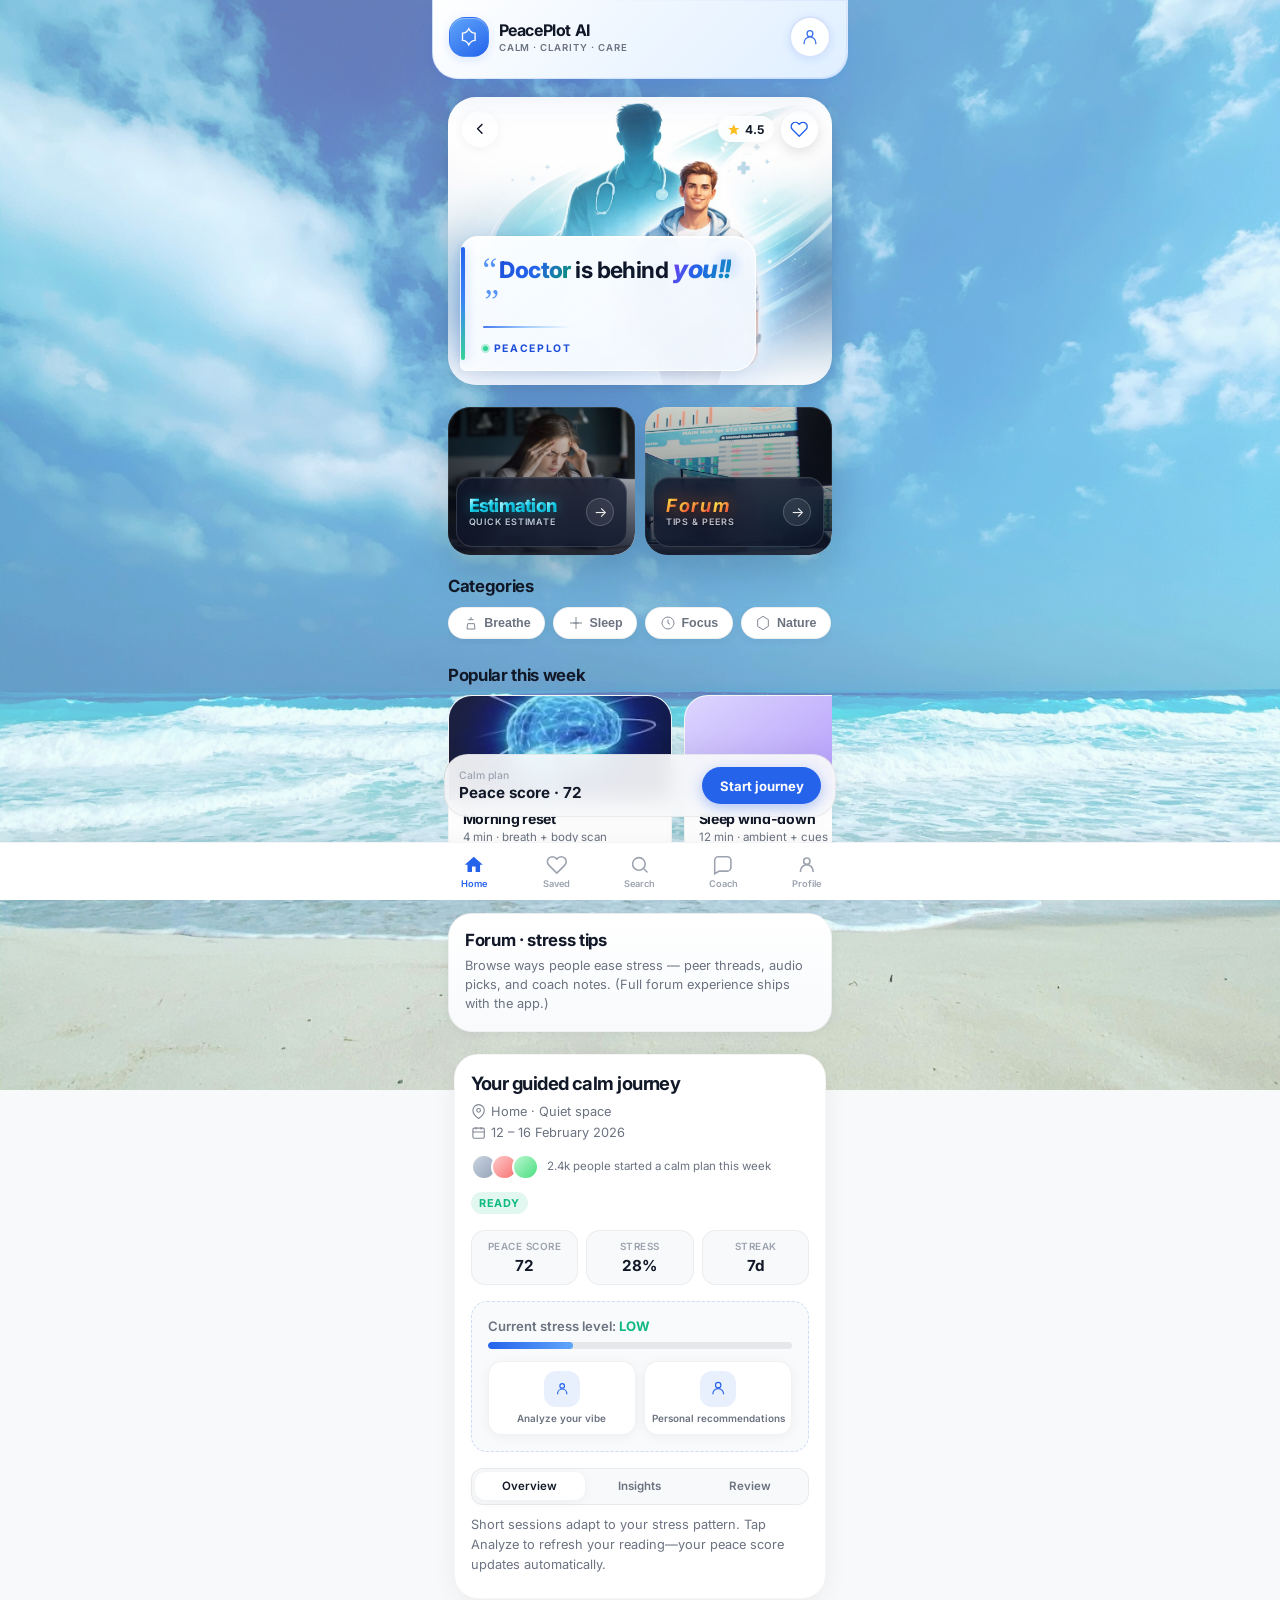
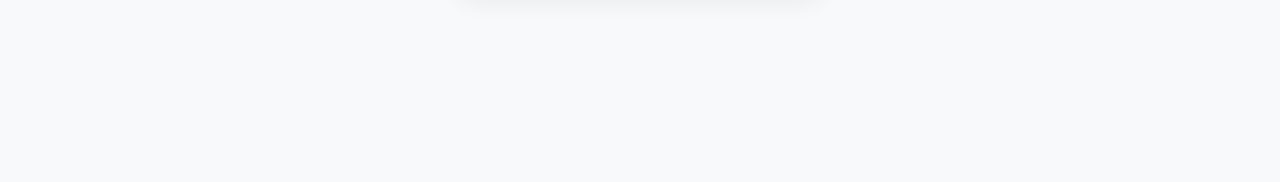
==== commit b0f38f8c: "Use the local ocean image as the shared page background across landing, auth, and search with center" ====
--- a/blue-white/index.html
+++ b/blue-white/index.html
@@ -28,6 +28,7 @@
       --radius-lg: 28px;
       --nav-h: 5.25rem;
       --safe-bottom: env(safe-area-inset-bottom, 0px);
+      --page-bg-image: url("assets/nour-elhakim-CsiFAKKBwUc-unsplash.jpg");
       font-family: Inter, system-ui, -apple-system, sans-serif;
     }
 
@@ -37,7 +38,14 @@
       margin: 0;
       min-height: 100dvh;
       color: var(--ink);
-      background: var(--bg);
+      background-color: var(--bg);
+      background-image:
+        linear-gradient(rgba(248, 249, 250, 0.4), rgba(248, 249, 250, 0.4)),
+        var(--page-bg-image);
+      background-size: cover;
+      background-position: center;
+      background-repeat: no-repeat;
+      background-attachment: fixed;
       -webkit-font-smoothing: antialiased;
     }
 
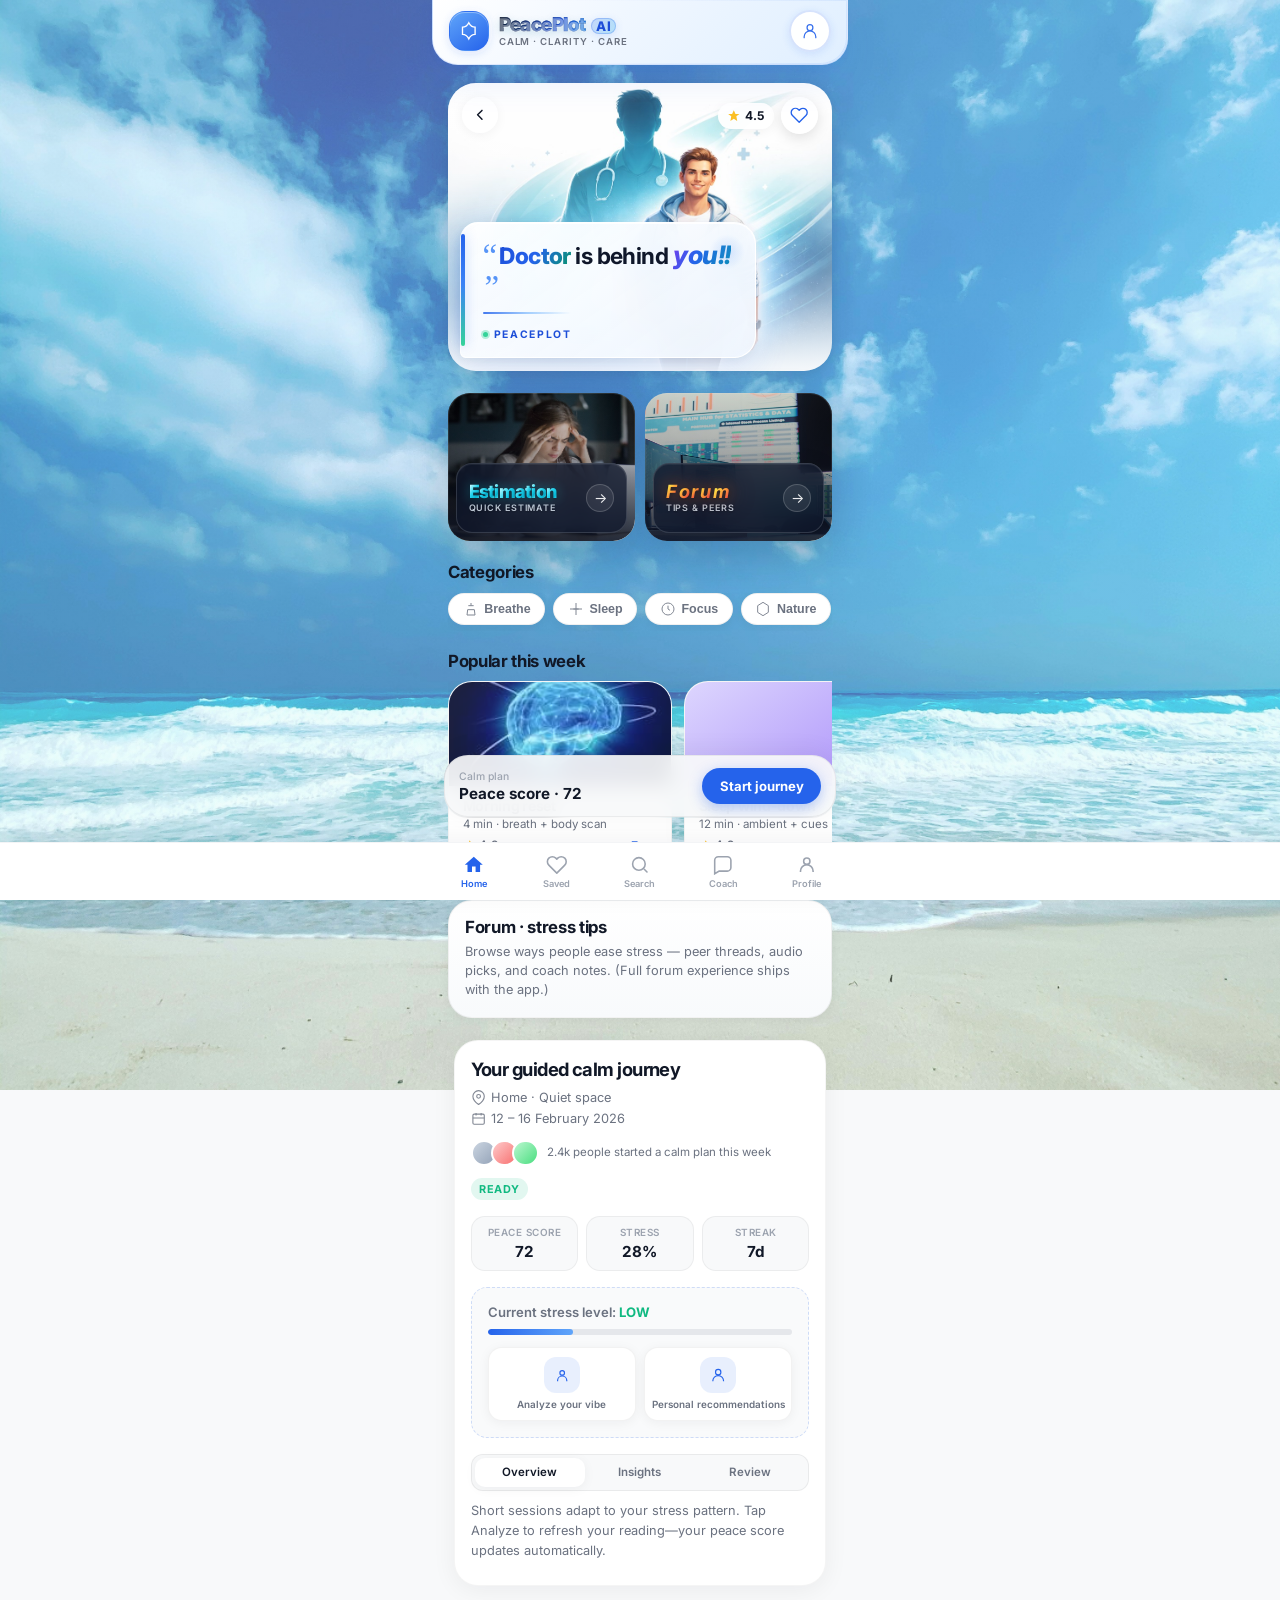
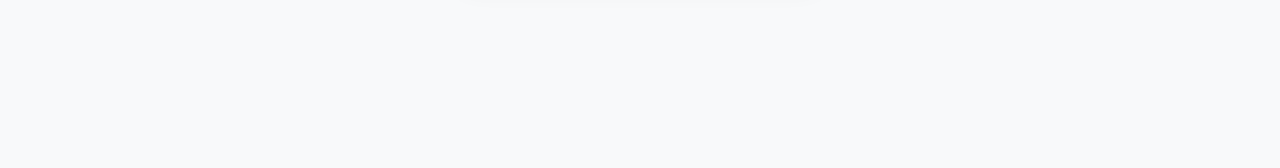
==== commit 6adbc3e9: "Refine sticky headers and elevate the PeacePlot AI brand treatment across landing and auth. This tig" ====
--- a/blue-white/index.html
+++ b/blue-white/index.html
@@ -40,7 +40,7 @@
       color: var(--ink);
       background-color: var(--bg);
       background-image:
-        linear-gradient(rgba(248, 249, 250, 0.4), rgba(248, 249, 250, 0.4)),
+        linear-gradient(rgba(248, 249, 250, 0.3), rgba(248, 249, 250, 0.3)),
         var(--page-bg-image);
       background-size: cover;
       background-position: center;
@@ -98,11 +98,73 @@
 
     .brand-text strong {
       display: block;
-      font-size: 1rem;
-      font-weight: 700;
-      letter-spacing: -0.025em;
-      line-height: 1.2;
+      font-size: 1.18rem;
+      font-weight: 800;
+      letter-spacing: -0.03em;
+      line-height: 1.06;
       color: var(--ink);
+    }
+
+    .brand-titlefx {
+      display: inline-block;
+      background-image: linear-gradient(110deg, #0f172a 0%, #1d4ed8 24%, #0ea5e9 46%, #34d399 62%, #1d4ed8 82%, #0f172a 100%);
+      background-size: 300% 100%;
+      background-position: 0% 50%;
+      -webkit-background-clip: text;
+      background-clip: text;
+      color: transparent;
+      -webkit-text-fill-color: transparent;
+      -webkit-text-stroke: 0.35px rgba(15, 23, 42, 0.22);
+      text-shadow:
+        0 1px 0 rgba(255, 255, 255, 0.4),
+        0 3px 10px rgba(14, 116, 144, 0.22);
+      animation:
+        brand-calm-flow 4.2s linear infinite,
+        brand-title-glow 2.6s ease-in-out infinite;
+    }
+
+    .brand-titlefx__ai {
+      display: inline-block;
+      margin-left: 0.16em;
+      padding: 0.06em 0.36em 0.05em;
+      border-radius: 999px;
+      font-size: 0.7em;
+      letter-spacing: 0.06em;
+      font-weight: 800;
+      text-transform: uppercase;
+      background: linear-gradient(120deg, rgba(37, 99, 235, 0.22), rgba(14, 165, 233, 0.27));
+      color: #1d4ed8;
+      -webkit-text-fill-color: #1d4ed8;
+      box-shadow:
+        inset 0 0 0 1px rgba(37, 99, 235, 0.26),
+        0 2px 8px rgba(37, 99, 235, 0.15);
+      animation:
+        brand-ai-breathe 2.1s ease-in-out infinite,
+        brand-ai-shift 3.6s linear infinite;
+    }
+
+    @keyframes brand-calm-flow {
+      0%,
+      100% { background-position: 0% 50%; }
+      50% { background-position: 100% 50%; }
+    }
+
+    @keyframes brand-ai-breathe {
+      0%,
+      100% { box-shadow: inset 0 0 0 1px rgba(37, 99, 235, 0.26), 0 2px 8px rgba(37, 99, 235, 0.15); }
+      50% { box-shadow: inset 0 0 0 1px rgba(16, 185, 129, 0.42), 0 3px 10px rgba(16, 185, 129, 0.18); }
+    }
+
+    @keyframes brand-title-glow {
+      0%,
+      100% { filter: saturate(100%) brightness(100%); }
+      50% { filter: saturate(122%) brightness(108%); }
+    }
+
+    @keyframes brand-ai-shift {
+      0%,
+      100% { transform: translateY(0); }
+      50% { transform: translateY(-1px); }
     }
 
     .brand-text small {
@@ -330,7 +392,7 @@
     /* Highlighted header strip */
     .header-slab {
       margin: -0.85rem -1rem 1.15rem;
-      padding: 1rem 1rem 1.2rem;
+      padding: calc(0.62rem + env(safe-area-inset-top, 0px)) 1rem 0.72rem;
       background: linear-gradient(135deg, #ffffff 0%, #f0f7ff 42%, #e0efff 100%);
       border-radius: 0 0 26px 26px;
       border: 1px solid rgba(37, 99, 235, 0.14);
@@ -338,8 +400,11 @@
       box-shadow:
         0 4px 6px rgba(37, 99, 235, 0.04),
         0 18px 40px -8px rgba(37, 99, 235, 0.14);
-      position: relative;
-      z-index: 110;
+      position: sticky;
+      top: 0;
+      z-index: 120;
+      backdrop-filter: blur(6px) saturate(120%);
+      -webkit-backdrop-filter: blur(6px) saturate(120%);
     }
 
     .header-slab::before {
@@ -895,6 +960,10 @@
       .hero-action::after {
         transition: none;
       }
+      .brand-titlefx,
+      .brand-titlefx__ai {
+        animation: none;
+      }
       .hero-action:hover {
         transform: none;
       }
@@ -1520,7 +1589,7 @@
             </svg>
           </div>
           <div class="brand-text">
-            <strong>PeacePlot AI</strong>
+            <strong><span class="brand-titlefx">PeacePlot</span> <span class="brand-titlefx__ai">AI</span></strong>
             <small>Calm · clarity · care</small>
           </div>
         </a>
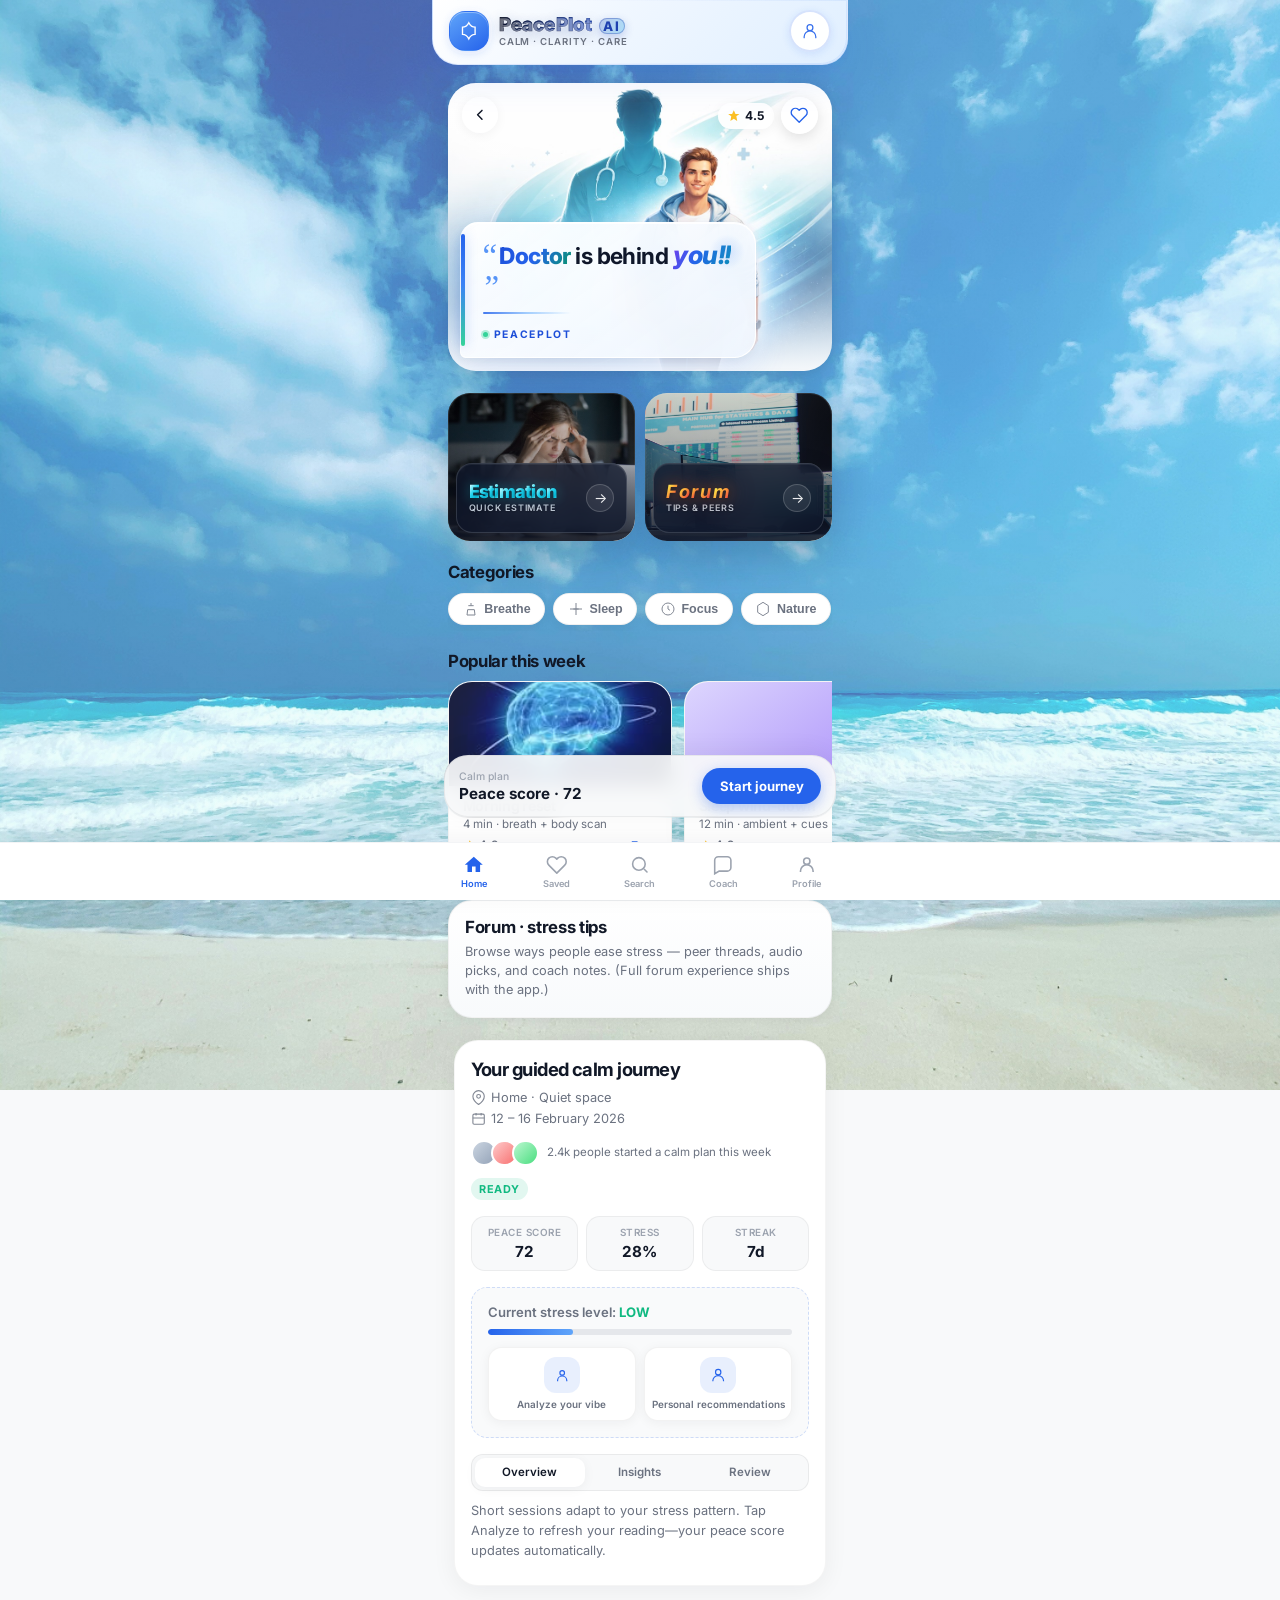
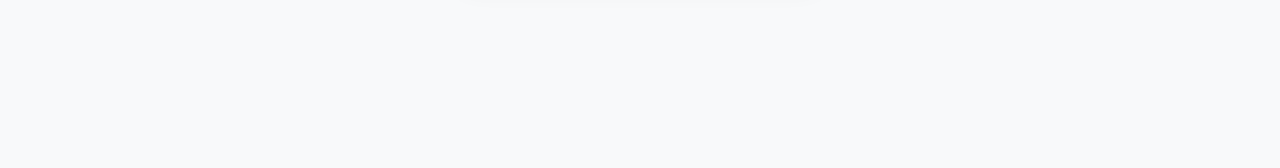
==== commit 203397af: "Strengthen header brand readability with increased title spacing and bolder color contrast. This kee" ====
--- a/blue-white/index.html
+++ b/blue-white/index.html
@@ -100,24 +100,24 @@
       display: block;
       font-size: 1.18rem;
       font-weight: 800;
-      letter-spacing: -0.03em;
+      letter-spacing: 0.01em;
       line-height: 1.06;
       color: var(--ink);
     }
 
     .brand-titlefx {
       display: inline-block;
-      background-image: linear-gradient(110deg, #0f172a 0%, #1d4ed8 24%, #0ea5e9 46%, #34d399 62%, #1d4ed8 82%, #0f172a 100%);
+      background-image: linear-gradient(110deg, #020617 0%, #1e3a8a 20%, #1d4ed8 42%, #0ea5e9 60%, #2563eb 80%, #020617 100%);
       background-size: 300% 100%;
       background-position: 0% 50%;
       -webkit-background-clip: text;
       background-clip: text;
       color: transparent;
       -webkit-text-fill-color: transparent;
-      -webkit-text-stroke: 0.35px rgba(15, 23, 42, 0.22);
+      -webkit-text-stroke: 0.45px rgba(2, 6, 23, 0.35);
       text-shadow:
-        0 1px 0 rgba(255, 255, 255, 0.4),
-        0 3px 10px rgba(14, 116, 144, 0.22);
+        0 1px 0 rgba(255, 255, 255, 0.42),
+        0 4px 14px rgba(30, 58, 138, 0.3);
       animation:
         brand-calm-flow 4.2s linear infinite,
         brand-title-glow 2.6s ease-in-out infinite;
@@ -129,15 +129,15 @@
       padding: 0.06em 0.36em 0.05em;
       border-radius: 999px;
       font-size: 0.7em;
-      letter-spacing: 0.06em;
+      letter-spacing: 0.1em;
       font-weight: 800;
       text-transform: uppercase;
-      background: linear-gradient(120deg, rgba(37, 99, 235, 0.22), rgba(14, 165, 233, 0.27));
-      color: #1d4ed8;
-      -webkit-text-fill-color: #1d4ed8;
+      background: linear-gradient(120deg, rgba(30, 64, 175, 0.26), rgba(14, 165, 233, 0.3));
+      color: #1e40af;
+      -webkit-text-fill-color: #1e40af;
       box-shadow:
-        inset 0 0 0 1px rgba(37, 99, 235, 0.26),
-        0 2px 8px rgba(37, 99, 235, 0.15);
+        inset 0 0 0 1px rgba(30, 64, 175, 0.35),
+        0 3px 10px rgba(30, 64, 175, 0.24);
       animation:
         brand-ai-breathe 2.1s ease-in-out infinite,
         brand-ai-shift 3.6s linear infinite;
